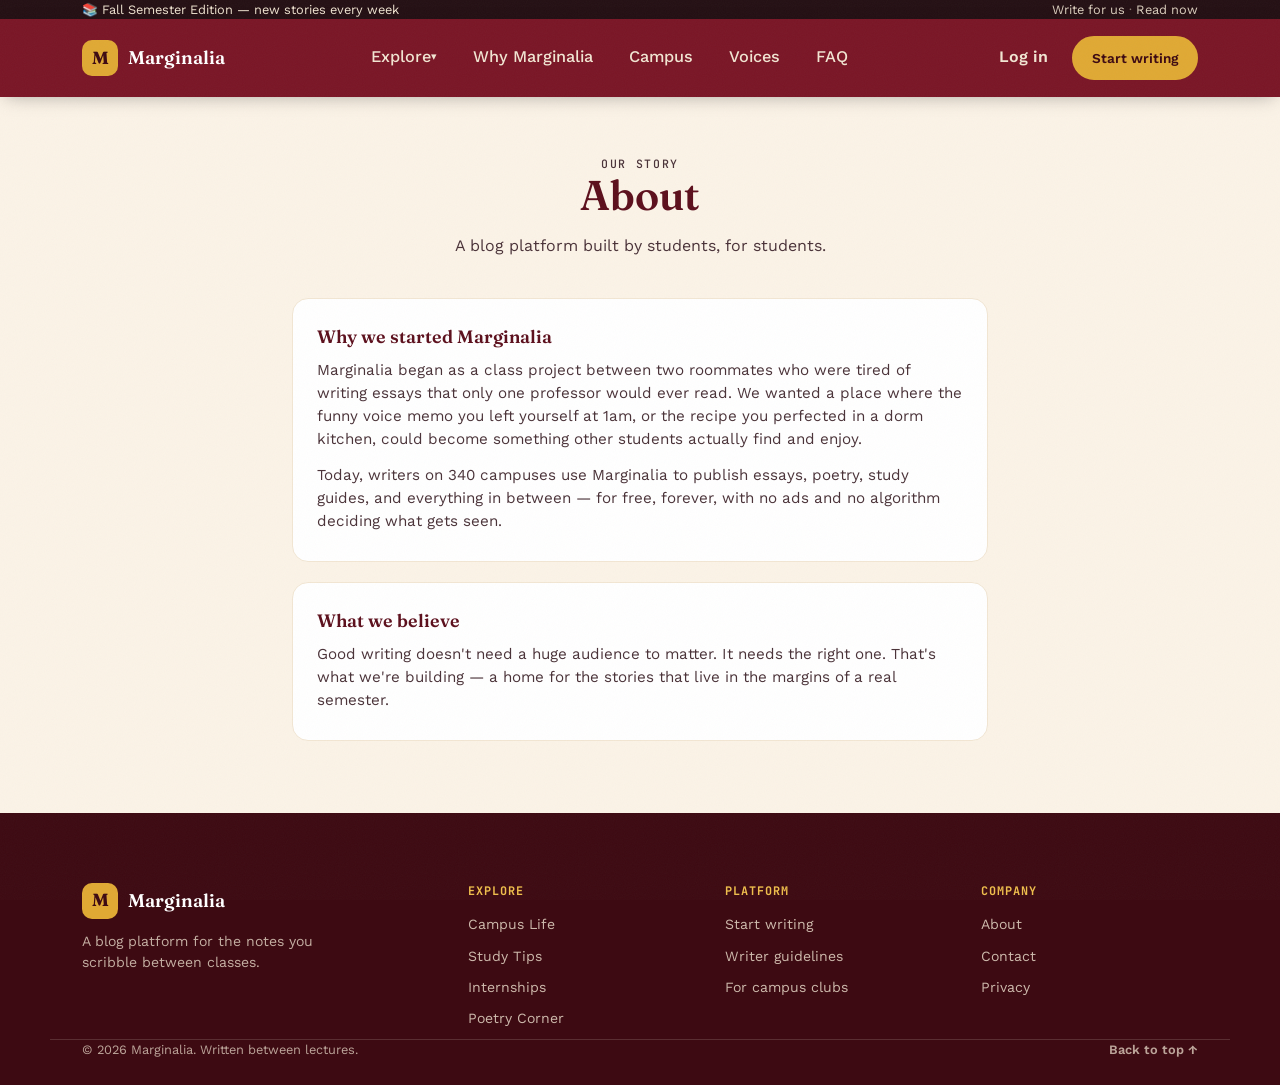
==== about.html @ bec51637 "Initial commit: Marginalia landing page" ====
<!DOCTYPE html>
<html lang="en">
<head>
<meta charset="UTF-8">
<meta name="viewport" content="width=device-width, initial-scale=1.0">
<title>About — Marginalia</title>
<link rel="preconnect" href="https://fonts.googleapis.com">
<link rel="preconnect" href="https://fonts.gstatic.com" crossorigin>
<link href="https://fonts.googleapis.com/css2?family=Fraunces:ital,opsz,wght@0,9..144,300;0,9..144,500;0,9..144,600;0,9..144,700;1,9..144,500&family=Work+Sans:wght@400;500;600;700&family=JetBrains+Mono:wght@400;500&display=swap" rel="stylesheet">
<link rel="stylesheet" href="styles.css">
</head>
<body>

<div class="topbar">
  <div class="wrap topbar__inner">
    <span>📚 Fall Semester Edition — new stories every week</span>
    <span class="topbar__links"><a href="index.html#join">Write for us</a><span class="dot">·</span><a href="index.html#stories">Read now</a></span>
  </div>
</div>

<header class="masthead" id="top">
  <div class="wrap masthead__inner">
    <a href="index.html" class="logo">
      <span class="logo__mark">M</span>
      <span class="logo__text">Marginalia</span>
    </a>

    <input type="checkbox" class="nav-check" id="navCheck">
    <label class="nav__toggle" for="navCheck" aria-label="Open menu">
      <span></span><span></span><span></span>
    </label>

    <nav class="nav" id="primaryNav" aria-label="Primary">
      <div class="nav__dropdown">
        <input type="checkbox" class="explore-check" id="exploreCheck">
        <label class="nav__dropdown-btn" for="exploreCheck">Explore <span class="caret">&#9662;</span></label>
        <div class="nav__dropdown-menu" id="exploreMenu">
          <a href="campus-life.html">Campus Life</a>
          <a href="study-tips.html">Study Tips</a>
          <a href="internships.html">Internships</a>
          <a href="poetry-corner.html">Poetry Corner</a>
        </div>
      </div>
      <a href="index.html#why">Why Marginalia</a>
      <a href="index.html#gallery">Campus</a>
      <a href="index.html#voices">Voices</a>
      <a href="index.html#faq">FAQ</a>
      <div class="nav__actions-mobile">
        <a href="login.html" class="link-btn">Log in</a>
        <a href="signup.html" class="btn btn--small">Start writing</a>
      </div>
    </nav>
    <label class="nav-scrim" for="navCheck" aria-hidden="true"></label>

    <div class="masthead__actions">
      <a href="login.html" class="link-btn">Log in</a>
      <a href="signup.html" class="btn btn--small">Start writing</a>
    </div>
  </div>
</header>

<section class="page-header">
  <div class="wrap">
    <p class="eyebrow">Our story</p>
    <h1>About</h1>
    <p>A blog platform built by students, for students.</p>
  </div>
</section>

<section class="category-page">
  <div class="wrap" style="max-width:760px;">
    <div class="why__card" style="background:var(--white); border:1px solid var(--cream-dark); margin-bottom:20px;">
      <h3 style="color:var(--maroon-800); margin-bottom:12px;">Why we started Marginalia</h3>
      <p style="color:var(--ink-soft); font-size:0.95rem; margin-bottom:14px;">Marginalia began as a class project between two roommates who were tired of writing essays that only one professor would ever read. We wanted a place where the funny voice memo you left yourself at 1am, or the recipe you perfected in a dorm kitchen, could become something other students actually find and enjoy.</p>
      <p style="color:var(--ink-soft); font-size:0.95rem;">Today, writers on 340 campuses use Marginalia to publish essays, poetry, study guides, and everything in between — for free, forever, with no ads and no algorithm deciding what gets seen.</p>
    </div>
    <div class="why__card" style="background:var(--white); border:1px solid var(--cream-dark);">
      <h3 style="color:var(--maroon-800); margin-bottom:12px;">What we believe</h3>
      <p style="color:var(--ink-soft); font-size:0.95rem;">Good writing doesn't need a huge audience to matter. It needs the right one. That's what we're building — a home for the stories that live in the margins of a real semester.</p>
    </div>
  </div>
</section>

<footer class="footer">
  <div class="wrap footer__inner">
    <div class="footer__brand">
      <a href="index.html" class="logo logo--footer">
        <span class="logo__mark">M</span>
        <span class="logo__text">Marginalia</span>
      </a>
      <p>A blog platform for the notes you scribble between classes.</p>
    </div>
    <div class="footer__col">
      <h4>Explore</h4>
      <a href="campus-life.html">Campus Life</a>
      <a href="study-tips.html">Study Tips</a>
      <a href="internships.html">Internships</a>
      <a href="poetry-corner.html">Poetry Corner</a>
    </div>
    <div class="footer__col">
      <h4>Platform</h4>
      <a href="signup.html">Start writing</a>
      <a href="#">Writer guidelines</a>
      <a href="#">For campus clubs</a>
    </div>
    <div class="footer__col">
      <h4>Company</h4>
      <a href="about.html">About</a>
      <a href="contact.html">Contact</a>
      <a href="privacy.html">Privacy</a>
    </div>
  </div>
  <div class="wrap footer__bottom">
    <p>© 2026 Marginalia. Written between lectures.</p>
    <a href="#top" class="back-to-top">Back to top &#8593;</a>
  </div>
</footer>

</body>
</html>
---- styles.css ----
/* ==========================================================================
   MARGINALIA — Student Blog Platform
   Mobile-first stylesheet. Base rules = mobile. Then layer up for
   tablet (min-width: 700px) and desktop (min-width: 980px).
   Palette: maroon + gold + cream + white, only
   ========================================================================== */

:root {
  /* Color tokens */
  --maroon-900: #3d0a12;
  --maroon-800: #5c0f1c;
  --maroon-700: #7a1626;
  --maroon-600: #8f1b2e;
  --maroon-500: #a8283b;
  --gold-600: #c8901f;
  --gold-500: #e0a934;
  --gold-400: #f0bf4c;
  --cream: #fbf3e7;
  --cream-dark: #f2e6d3;
  --ink: #241014;
  --ink-soft: #4a3238; /* darkened slightly from original for better contrast on cream */
  --white: #ffffff;

  /* Type */
  --font-display: "Fraunces", Georgia, serif;
  --font-body: "Work Sans", -apple-system, sans-serif;
  --font-mono: "JetBrains Mono", monospace;

  /* Layout */
  --wrap: 1180px;
  --radius-sm: 8px;
  --radius-md: 16px;
  --radius-lg: 28px;
  --shadow-card: 0 10px 30px -12px rgba(61, 10, 18, 0.35);
  --shadow-float: 0 18px 40px -14px rgba(61, 10, 18, 0.5);
  --transition: 220ms cubic-bezier(.4,0,.2,1);
}

/* ============ RESET ============ */
* { margin: 0; padding: 0; box-sizing: border-box; }

html { scroll-behavior: smooth; }

body {
  font-family: var(--font-body);
  color: var(--ink);
  background: var(--cream);
  line-height: 1.5;
  -webkit-font-smoothing: antialiased;
  position: relative;
}

/* faint paper grain across the whole page */
body::before {
  content: "";
  position: fixed;
  inset: 0;
  z-index: 9999;
  pointer-events: none;
  opacity: 0.035;
  background-image: url("data:image/svg+xml,%3Csvg xmlns='http://www.w3.org/2000/svg' width='120' height='120'%3E%3Cfilter id='n'%3E%3CfeTurbulence type='fractalNoise' baseFrequency='0.9' numOctaves='2' stitchTiles='stitch'/%3E%3C/filter%3E%3Crect width='100%25' height='100%25' filter='url(%23n)'/%3E%3C/svg%3E");
}

img { max-width: 100%; display: block; }
a { color: inherit; text-decoration: none; }
ul { list-style: none; }

.wrap {
  max-width: var(--wrap);
  margin: 0 auto;
  padding: 0 20px;
}

h1, h2, h3 { font-family: var(--font-display); font-weight: 600; line-height: 1.14; }

.mono { font-family: var(--font-mono); font-size: 0.82rem; letter-spacing: 0.02em; }

.dot { opacity: 0.5; margin: 0 4px; }

/* ============ FOCUS STATES (accessibility) ============ */
a:focus-visible, button:focus-visible, input:focus-visible, summary:focus-visible, label:focus-visible {
  outline: 3px solid var(--gold-500);
  outline-offset: 3px;
}

/* ============ BUTTONS ============ */
.btn {
  display: inline-flex;
  align-items: center;
  gap: 8px;
  padding: 13px 24px;
  border-radius: 999px;
  background: var(--maroon-700);
  color: var(--white);
  font-weight: 600;
  font-size: 0.92rem;
  border: 2px solid var(--maroon-700);
  cursor: pointer;
  transition: transform var(--transition), box-shadow var(--transition), background var(--transition);
}
.btn:hover { background: var(--maroon-600); transform: translateY(-2px); box-shadow: var(--shadow-card); }
.btn--small { padding: 10px 18px; font-size: 0.85rem; }
.btn--ghost { background: transparent; color: var(--maroon-700); border-color: var(--maroon-700); }
.btn--ghost:hover { background: var(--maroon-700); color: var(--white); }
.btn--dark { background: var(--ink); border-color: var(--ink); color: var(--gold-400); }
.btn--dark:hover { background: #000; }
.btn--full { width: 100%; justify-content: center; }

.link-btn {
  font-weight: 600;
  padding: 10px 6px;
  border-bottom: 2px solid transparent;
  transition: border-color var(--transition);
}
.link-btn:hover { border-color: var(--maroon-700); }

/* ============ EYEBROW / LABELS ============ */
.eyebrow {
  font-family: var(--font-mono);
  text-transform: uppercase;
  letter-spacing: 0.14em;
  font-size: 0.72rem;
  color: var(--maroon-600);
  font-weight: 500;
  margin-bottom: 10px;
}
.eyebrow--light { color: var(--gold-400); }
.eyebrow--dark { color: var(--maroon-800); }

/* ============ SIGNATURE UNDERLINE ============ */
.underline-wrap { position: relative; display: inline-block; color: var(--maroon-700); }
.squiggle {
  position: absolute;
  left: 0; bottom: -6px;
  width: 100%; height: 14px;
  fill: none;
  stroke: var(--gold-500);
  stroke-width: 5;
  stroke-linecap: round;
}
.squiggle--center { position: static; display: block; width: 180px; height: 14px; margin: 14px auto 0; }
.section-head--center .squiggle--center { margin-left: auto; margin-right: auto; }

/* ============ TOPBAR ============ */
.topbar { background: var(--ink); color: var(--cream-dark); font-size: 0.72rem; }
.topbar__inner {
  display: flex; flex-direction: column; gap: 4px;
  padding: 8px 20px;
}
.topbar__links a { opacity: 0.9; transition: opacity var(--transition); }
.topbar__links a:hover { opacity: 1; color: var(--gold-400); }

/* ============ MASTHEAD / NAV (mobile base) ============ */
.masthead {
  background: var(--maroon-700);
  position: sticky; top: 0; z-index: 50;
  box-shadow: 0 4px 18px -6px rgba(0,0,0,0.35);
}
.masthead__inner {
  display: flex; align-items: center; justify-content: space-between;
  padding: 14px 20px;
  position: relative;
}
.logo { display: flex; align-items: center; gap: 10px; }
.logo__mark {
  width: 36px; height: 36px;
  display: flex; align-items: center; justify-content: center;
  background: var(--gold-500);
  color: var(--maroon-900);
  font-family: var(--font-display);
  font-weight: 700;
  border-radius: 10px;
  font-size: 1.1rem;
}
.logo__text { font-family: var(--font-display); font-weight: 600; font-size: 1.15rem; color: var(--white); }

/* Hamburger toggle & mobile dropdown — pure CSS, driven by hidden checkboxes.
   .nav-check and .explore-check are <input type="checkbox"> elements placed
   right before the element they control, so the "~" sibling selector can
   react to :checked without any JavaScript. */
.nav-check, .explore-check { display: none; }

.nav__toggle {
  display: flex;
  flex-direction: column;
  justify-content: center;
  gap: 5px;
  width: 40px; height: 40px;
  cursor: pointer;
  padding: 8px;
}
.nav__toggle span {
  display: block;
  width: 100%; height: 2px;
  background: var(--cream);
  border-radius: 2px;
  transition: transform var(--transition), opacity var(--transition);
}
.nav-check:checked ~ .nav__toggle span:nth-child(1) { transform: translateY(7px) rotate(45deg); }
.nav-check:checked ~ .nav__toggle span:nth-child(2) { opacity: 0; }
.nav-check:checked ~ .nav__toggle span:nth-child(3) { transform: translateY(-7px) rotate(-45deg); }

/* Mobile nav panel: hidden off-canvas by default, slides in as a full-width drawer */
.nav {
  position: fixed;
  top: 0; right: 0;
  width: min(84vw, 340px);
  height: 100vh;
  background: var(--maroon-800);
  display: flex;
  flex-direction: column;
  gap: 4px;
  padding: 90px 24px 32px;
  transform: translateX(100%);
  transition: transform var(--transition);
  z-index: 40;
  overflow-y: auto;
}
.nav-check:checked ~ .nav { transform: translateX(0); }

/* Full-screen scrim behind the drawer — also a label for the same checkbox,
   so tapping outside the menu closes it without any script. */
.nav-scrim {
  display: none;
  position: fixed; inset: 0;
  background: rgba(36,16,20,0.4);
  z-index: 35;
}
.nav-check:checked ~ .nav-scrim { display: block; }

.nav > a, .nav__dropdown-btn {
  color: var(--cream-dark);
  font-weight: 500; font-size: 1.02rem;
  padding: 12px 4px;
  border-bottom: 1px solid rgba(251,243,231,0.12);
  transition: color var(--transition);
  background: none; border-left: none; border-right: none; border-top: none;
  text-align: left;
  width: 100%;
  display: flex; align-items: center; justify-content: space-between;
  font-family: var(--font-body);
  cursor: pointer;
}
.nav > a:hover, .nav__dropdown-btn:hover { color: var(--white); }

.nav__dropdown { display: flex; flex-direction: column; }
.caret { font-size: 0.7rem; transition: transform var(--transition); }
.explore-check:checked ~ .nav__dropdown-btn .caret { transform: rotate(180deg); }

.nav__dropdown-menu {
  max-height: 0;
  overflow: hidden;
  transition: max-height var(--transition);
}
.explore-check:checked ~ .nav__dropdown-menu { max-height: 240px; }
.nav__dropdown-menu a {
  display: block; padding: 11px 10px 11px 18px;
  color: var(--cream-dark); font-size: 0.94rem;
  border-bottom: 1px solid rgba(251,243,231,0.08);
  transition: color var(--transition);
}
.nav__dropdown-menu a:hover { color: var(--gold-400); }

.nav__actions-mobile {
  display: flex; flex-direction: column; gap: 12px;
  margin-top: 20px;
  padding-top: 20px;
  border-top: 1px solid rgba(251,243,231,0.15);
}
.nav__actions-mobile .link-btn { color: var(--cream-dark); text-align: center; }
.nav__actions-mobile .btn { justify-content: center; background: var(--gold-500); color: var(--maroon-900); border-color: var(--gold-500); }

/* Desktop-only action buttons in the masthead — hidden on mobile, shown at desktop breakpoint */
.masthead__actions { display: none; }

/* ============ HERO ============ */
.hero {
  background:
    linear-gradient(180deg, rgba(58,10,18,0.92) 0%, rgba(74,13,22,0.7) 45%, rgba(61,10,18,0.6) 100%),
    url('https://images.unsplash.com/photo-1576485976138-6c3cff620ae8?auto=format&fit=crop&w=1800&q=80') center/cover no-repeat;
  padding: 52px 0 64px;
  position: relative;
  overflow: hidden;
}
.hero::before {
  content: "";
  position: absolute; inset: 0;
  background-image: radial-gradient(circle, rgba(240,191,76,0.16) 1.5px, transparent 1.5px);
  background-size: 26px 26px;
  opacity: 0.4;
  pointer-events: none;
}
.hero__inner {
  display: flex;
  flex-direction: column;
  gap: 40px;
  position: relative;
}
.hero__copy .eyebrow { color: var(--gold-400); }
.hero__title {
  font-size: clamp(2rem, 8vw, 2.6rem);
  color: var(--white);
  margin-bottom: 18px;
}
.hero__title .underline-wrap { color: var(--gold-400); }
.hero__sub {
  color: var(--cream-dark);
  font-size: 1rem;
  max-width: 46ch;
  margin-bottom: 28px;
}
.hero__ctas { display: flex; flex-direction: column; gap: 12px; margin-bottom: 8px; }
.hero__ctas .btn { justify-content: center; }
.hero__ctas .btn--ghost { color: var(--cream-dark); border-color: rgba(251,243,231,0.4); }
.hero__ctas .btn--ghost:hover { background: rgba(251,243,231,0.12); color: var(--white); border-color: var(--gold-400); }

.hero__visual { position: relative; }
.photo-card {
  border-radius: var(--radius-lg);
  background-size: cover;
  background-position: center;
  background-color: var(--maroon-800);
  box-shadow: var(--shadow-float);
  border: 1px solid rgba(240,191,76,0.25);
}
.photo-card--main { height: auto; min-height: 260px; padding: 20px; display: flex; flex-direction: column; justify-content: flex-end; gap: 10px; }

.hero__credit { display: none; }

.badge {
  position: static;
  display: inline-flex; flex-direction: column;
  background: var(--white);
  border-radius: var(--radius-sm);
  padding: 10px 14px;
  box-shadow: var(--shadow-card);
  font-size: 0.75rem;
  color: var(--ink-soft);
  margin-bottom: 0;
}
.badge strong { font-family: var(--font-display); font-size: 1.2rem; color: var(--maroon-700); }
.badge--pop1 { background: var(--gold-500); color: var(--maroon-900); }
.badge--pop1 strong { color: var(--maroon-900); }

@keyframes float {
  0%, 100% { transform: translateY(0); }
  50% { transform: translateY(-10px); }
}

/* ============ TICKER (marquee) ============ */
.ticker {
  background: var(--gold-500);
  overflow: hidden;
  padding: 11px 0;
  white-space: nowrap;
  border-top: 3px solid var(--maroon-900);
  border-bottom: 3px solid var(--maroon-900);
}
.ticker__track {
  display: inline-flex;
  gap: 20px;
  animation: scroll-left 26s linear infinite;
}
.ticker__track span {
  font-family: var(--font-mono);
  font-weight: 500;
  font-size: 0.78rem;
  color: var(--maroon-900);
  text-transform: uppercase;
  letter-spacing: 0.04em;
}
@keyframes scroll-left {
  from { transform: translateX(0); }
  to { transform: translateX(-50%); }
}
@media (prefers-reduced-motion: reduce) {
  .ticker__track, .badge { animation: none; }
}

/* ============ STATS BAND ============ */
.stats-band { background: var(--ink); padding: 36px 0; }
.stats-band__inner {
  display: grid;
  grid-template-columns: repeat(2, 1fr);
  gap: 24px;
  text-align: center;
}
.stat { display: flex; flex-direction: column; gap: 4px; }
.stat__num { font-family: var(--font-display); font-size: 1.9rem; font-weight: 600; color: var(--gold-400); }
.stat__num small { font-size: 1rem; opacity: 0.7; }
.stat__label { font-family: var(--font-mono); font-size: 0.7rem; text-transform: uppercase; letter-spacing: 0.08em; color: var(--cream-dark); }

/* ============ SECTION HEAD ============ */
.section-head { margin-bottom: 32px; }
.section-head--center { text-align: center; }
.section-head h2 { font-size: clamp(1.5rem, 6vw, 1.9rem); color: var(--ink); }
.section-head--light h2 { color: var(--white); }

/* ============ STORIES / CARDS ============ */
.stories { padding: 56px 0; }
.stories__grid {
  display: grid;
  grid-template-columns: 1fr;
  gap: 22px;
}
.card {
  background: var(--white);
  border-radius: var(--radius-md);
  overflow: hidden;
  box-shadow: var(--shadow-card);
  border-top: 3px solid transparent;
  transition: transform var(--transition), box-shadow var(--transition), border-color var(--transition);
  display: flex; flex-direction: column;
}
.card:hover { transform: translateY(-6px); box-shadow: var(--shadow-float); border-top-color: var(--gold-500); }
.card--feature { flex-direction: column; }
.card--feature .card__image { min-height: 200px; }
.card--feature .card__body { padding: 26px; }
.card--feature h3 { font-size: 1.3rem; }

.card__image {
  height: 180px;
  background-size: cover;
  background-position: center;
  position: relative;
}
.category {
  position: absolute; top: 14px; left: 14px;
  background: var(--maroon-700);
  color: var(--white);
  font-family: var(--font-mono);
  font-size: 0.68rem;
  text-transform: uppercase;
  letter-spacing: 0.06em;
  padding: 6px 12px;
  border-radius: 999px;
}
.category--gold { background: var(--gold-500); color: var(--maroon-900); }
.category--cream { background: var(--cream); color: var(--maroon-800); border: 1px solid var(--maroon-700); }

.card__body { padding: 20px; }
.card__body h3 { font-size: 1.08rem; margin-bottom: 10px; color: var(--ink); }
.card__body p { color: var(--ink-soft); font-size: 0.9rem; margin-bottom: 16px; }

.byline { display: flex; align-items: center; gap: 8px; font-size: 0.82rem; color: var(--ink-soft); flex-wrap: wrap; }
.byline__avatar {
  width: 26px; height: 26px; border-radius: 50%;
  background: var(--maroon-700);
  color: var(--cream);
  display: flex; align-items: center; justify-content: center;
  font-family: var(--font-display);
  font-weight: 600;
  font-size: 0.72rem;
  flex-shrink: 0;
}
.byline__avatar--gold { background: var(--gold-500); color: var(--maroon-900); }
.byline__avatar--lg { width: 52px; height: 52px; font-size: 1.2rem; }

.stories__more { text-align: center; margin-top: 36px; }

/* ============ WHY SECTION ============ */
.why {
  background:
    linear-gradient(160deg, rgba(74,13,22,0.85), rgba(58,10,20,0.92)),
    url('https://images.unsplash.com/photo-1676278746065-487aa8848410?auto=format&fit=crop&w=1800&q=80') center/cover no-repeat;
  padding: 56px 0;
  position: relative;
}
.why__grid {
  display: grid;
  grid-template-columns: 1fr;
  gap: 20px;
}
.why__card {
  background: rgba(251,243,231,0.06);
  border: 1px solid rgba(240,191,76,0.25);
  border-radius: var(--radius-md);
  padding: 28px 24px;
  transition: transform var(--transition), background var(--transition);
}
.why__card:hover { transform: translateY(-6px); background: rgba(251,243,231,0.1); }
.why__icon {
  width: 44px; height: 44px;
  display: flex; align-items: center; justify-content: center;
  background: var(--gold-500);
  color: var(--maroon-900);
  border-radius: 50%;
  font-size: 1.2rem;
  margin-bottom: 18px;
}
.why__card h3 { color: var(--white); font-size: 1.12rem; margin-bottom: 10px; }
.why__card p { color: var(--cream-dark); font-size: 0.9rem; }

/* ============ GALLERY / CSS-ONLY CAROUSEL ============ */
.gallery { padding: 56px 0 0; }
.gallery .wrap { margin-bottom: 0; }
.carousel { position: relative; overflow: hidden; }
.carousel__radio { display: none; }
.carousel__track {
  display: flex;
  width: 300%;
  transition: transform 600ms cubic-bezier(.65,0,.35,1);
}
.carousel__slide {
  width: 33.3333%;
  height: 300px;
  background-size: cover;
  background-position: center;
  display: flex; align-items: flex-end;
  position: relative;
}
.carousel__slide::after {
  content: "";
  position: absolute; inset: 0;
  background: linear-gradient(0deg, rgba(61,10,18,0.75), transparent 55%);
}
.carousel__caption { position: relative; padding-bottom: 30px; }
.carousel__caption h3 { color: var(--white); font-size: 1.3rem; max-width: 20ch; }

#slide1:checked ~ .carousel__track { transform: translateX(0%); }
#slide2:checked ~ .carousel__track { transform: translateX(-33.3333%); }
#slide3:checked ~ .carousel__track { transform: translateX(-66.6666%); }

.carousel__dots {
  position: absolute; bottom: 16px; left: 50%; transform: translateX(-50%);
  display: flex; gap: 10px; z-index: 5;
}
.carousel__dot {
  width: 9px; height: 9px; border-radius: 50%;
  background: rgba(255,255,255,0.5);
  cursor: pointer;
  transition: background var(--transition), transform var(--transition);
  display: block;
}
.carousel__dot:hover { background: rgba(255,255,255,0.8); }
#slide1:checked ~ .carousel__dots label[for="slide1"],
#slide2:checked ~ .carousel__dots label[for="slide2"],
#slide3:checked ~ .carousel__dots label[for="slide3"] {
  background: var(--gold-500); transform: scale(1.3);
}

/* ============ QUOTE ============ */
.quote-section { background: var(--cream-dark); padding: 60px 0; }
.quote-section__inner { max-width: 760px; margin: 0 auto; text-align: center; }
.quote-mark { font-family: var(--font-display); font-size: 3.2rem; color: var(--gold-600); line-height: 0.5; display: block; margin-bottom: 18px; }
.quote-text {
  font-family: var(--font-display);
  font-size: clamp(1.15rem, 5vw, 1.5rem);
  font-style: italic;
  color: var(--maroon-800);
  margin-bottom: 26px;
}
.quote-attrib { display: flex; align-items: center; justify-content: center; gap: 14px; }
.quote-name { font-weight: 600; }
.quote-role { color: var(--ink-soft); }

/* ============ FAQ ============ */
.faq { padding: 56px 0; }
.faq__list { display: flex; flex-direction: column; gap: 12px; max-width: 780px; margin: 0 auto; }
.faq__item {
  background: var(--white);
  border: 1px solid var(--cream-dark);
  border-radius: var(--radius-sm);
  padding: 16px 18px;
}
.faq__item summary {
  cursor: pointer;
  font-weight: 600;
  font-size: 0.96rem;
  list-style: none;
  display: flex; align-items: center; justify-content: space-between;
  gap: 12px;
}
.faq__item summary::-webkit-details-marker { display: none; }
.faq__item summary::after {
  content: "+";
  font-size: 1.3rem;
  color: var(--maroon-700);
  transition: transform var(--transition);
  margin-left: 12px;
  flex-shrink: 0;
}
.faq__item[open] summary::after { transform: rotate(45deg); }
.faq__item p { margin-top: 12px; color: var(--ink-soft); font-size: 0.92rem; }

/* ============ CTA ============ */
.cta { background: var(--gold-500); padding: 48px 0; }
.cta__inner {
  display: flex; flex-direction: column; gap: 28px;
}
.cta h2 { color: var(--maroon-900); font-size: clamp(1.5rem, 6vw, 1.9rem); margin-bottom: 8px; }
.cta__sub { color: var(--maroon-800); max-width: 42ch; }
.cta__form { display: flex; flex-direction: column; gap: 10px; }
.cta__form input {
  padding: 14px 18px;
  border-radius: 999px;
  border: 2px solid var(--maroon-900);
  font-family: var(--font-body);
  font-size: 0.95rem;
  width: 100%;
  background: var(--white);
}
.cta__form input:focus { outline: none; border-color: var(--maroon-700); box-shadow: 0 0 0 3px rgba(61,10,18,0.15); }

/* ============ FOOTER ============ */
.footer { background: var(--maroon-900); color: var(--cream-dark); padding: 48px 0 24px; }
.footer__inner {
  display: grid;
  grid-template-columns: 1fr 1fr;
  gap: 32px;
  padding-bottom: 36px;
  border-bottom: 1px solid rgba(251,243,231,0.15);
}
.footer__brand { grid-column: 1 / -1; }
.footer__brand p { margin-top: 12px; font-size: 0.88rem; opacity: 0.75; max-width: 32ch; }
.logo--footer .logo__text { color: var(--white); }
.footer__col h4 { font-family: var(--font-mono); font-size: 0.74rem; text-transform: uppercase; letter-spacing: 0.08em; color: var(--gold-400); margin-bottom: 14px; }
.footer__col a { display: block; font-size: 0.88rem; opacity: 0.8; margin-bottom: 10px; transition: opacity var(--transition), color var(--transition); }
.footer__col a:hover { opacity: 1; color: var(--gold-400); }
.footer__bottom {
  display: flex; flex-direction: column; gap: 10px; align-items: flex-start;
  padding-top: 22px; font-size: 0.8rem; opacity: 0.7;
}
.back-to-top { font-weight: 600; opacity: 1; }
.back-to-top:hover { color: var(--gold-400); }

/* ============ SIMPLE PAGE HEADER (login / category pages) ============ */
.page-header { padding: 44px 0 20px; text-align: center; }
.page-header .eyebrow { justify-content: center; display: block; }
.page-header h1 { font-size: clamp(1.8rem, 7vw, 2.6rem); color: var(--maroon-800); }
.page-header p { color: var(--ink-soft); max-width: 52ch; margin: 14px auto 0; }

/* Login page */
.auth {
  padding: 20px 0 72px;
}
.auth__card {
  max-width: 440px;
  margin: 0 auto;
  background: var(--white);
  border-radius: var(--radius-lg);
  box-shadow: var(--shadow-card);
  padding: 32px 24px;
  border-top: 4px solid var(--gold-500);
}
.auth__field { margin-bottom: 18px; }
.auth__field label {
  display: block;
  font-family: var(--font-mono);
  font-size: 0.72rem;
  text-transform: uppercase;
  letter-spacing: 0.08em;
  color: var(--maroon-700);
  margin-bottom: 8px;
}
.auth__field input {
  width: 100%;
  padding: 13px 16px;
  border-radius: var(--radius-sm);
  border: 2px solid var(--cream-dark);
  font-family: var(--font-body);
  font-size: 0.95rem;
  background: var(--cream);
  transition: border-color var(--transition);
}
.auth__field input:focus { outline: none; border-color: var(--gold-500); background: var(--white); }
.auth__row { display: flex; align-items: center; justify-content: space-between; margin-bottom: 22px; font-size: 0.85rem; }
.auth__row a { color: var(--maroon-700); font-weight: 600; }
.auth__row a:hover { text-decoration: underline; }
.auth__check { display: flex; align-items: center; gap: 8px; color: var(--ink-soft); }
.auth__divider { display: flex; align-items: center; gap: 12px; margin: 22px 0; color: var(--ink-soft); font-size: 0.82rem; }
.auth__divider::before, .auth__divider::after { content: ""; flex: 1; height: 1px; background: var(--cream-dark); }
.auth__foot { text-align: center; margin-top: 20px; font-size: 0.9rem; color: var(--ink-soft); }
.auth__foot a { color: var(--maroon-700); font-weight: 600; }
.auth__foot a:hover { text-decoration: underline; }

/* Category listing pages reuse .stories styles */
.category-page { padding: 20px 0 72px; }

/* ==========================================================================
   TABLET — min-width: 700px
   ========================================================================== */
@media (min-width: 700px) {
  .wrap { padding: 0 32px; }

  .topbar__inner { flex-direction: row; justify-content: space-between; align-items: center; font-size: 0.8rem; }

  .stories__grid { grid-template-columns: repeat(2, 1fr); }
  .card--feature { grid-column: span 2; }

  .why__grid { grid-template-columns: repeat(2, 1fr); }

  .stats-band__inner { grid-template-columns: repeat(4, 1fr); }

  .hero__ctas { flex-direction: row; }
  .hero__ctas .btn { justify-content: flex-start; }

  .cta__inner { flex-direction: row; align-items: center; justify-content: space-between; }
  .cta__form { flex-direction: row; }
  .cta__form input { min-width: 260px; width: auto; }

  .footer__inner { grid-template-columns: 1.4fr 1fr 1fr; }
  .footer__brand { grid-column: auto; }
  .footer__bottom { flex-direction: row; justify-content: space-between; align-items: center; }

  .badge { display: inline-flex; }

  .carousel__slide { height: 380px; }
}

/* ==========================================================================
   DESKTOP — min-width: 980px
   ========================================================================== */
@media (min-width: 980px) {
  .masthead__inner { padding: 16px 32px; }

  /* Hamburger hidden, horizontal nav restored */
  .nav__toggle { display: none; }

  .nav {
    position: static;
    width: auto; height: auto;
    background: transparent;
    flex-direction: row;
    align-items: center;
    gap: 32px;
    padding: 0;
    transform: none;
    overflow: visible;
  }
  .nav > a, .nav__dropdown-btn {
    border-bottom: none;
    padding: 6px 2px;
    width: auto;
    color: var(--cream-dark);
    border-bottom: 2px solid transparent;
  }
  .nav > a:hover, .nav__dropdown-btn:hover { color: var(--white); border-color: var(--gold-500); }

  .nav__dropdown { position: relative; }
  .nav__dropdown-menu {
    position: absolute; top: 100%; left: 0;
    max-height: none;
    background: var(--white);
    border-radius: var(--radius-sm);
    box-shadow: var(--shadow-float);
    min-width: 190px;
    padding: 8px;
    opacity: 0; visibility: hidden; transform: translateY(6px);
    transition: opacity var(--transition), transform var(--transition), visibility var(--transition);
  }
  .nav__dropdown:hover .nav__dropdown-menu,
  .explore-check:checked ~ .nav__dropdown-menu {
    opacity: 1; visibility: visible; transform: translateY(10px);
  }
  .nav__dropdown-menu a {
    padding: 9px 12px; border-radius: 6px;
    color: var(--ink); font-size: 0.9rem;
    border-bottom: none;
  }
  .nav__dropdown-menu a:hover { background: var(--cream-dark); color: var(--maroon-700); }

  .nav__actions-mobile { display: none; }
  .nav-scrim { display: none !important; }

  .masthead__actions { display: flex; align-items: center; gap: 18px; }
  .masthead__actions .link-btn { color: var(--cream-dark); }
  .masthead__actions .link-btn:hover { border-color: var(--gold-500); color: var(--white); }
  .masthead__actions .btn { background: var(--gold-500); color: var(--maroon-900); border-color: var(--gold-500); }
  .masthead__actions .btn:hover { background: var(--gold-400); }

  /* Hero side-by-side */
  .hero { padding: 88px 0 110px; }
  .hero__inner { flex-direction: row; align-items: center; gap: 64px; }
  .hero__copy { flex: 1.05; }
  .hero__visual { flex: 0.95; position: relative; }
  .hero__title { font-size: clamp(2.4rem, 4.2vw, 3.6rem); }
  .hero__sub { font-size: 1.08rem; }
  .hero__credit { display: block; position: absolute; right: 28px; bottom: 18px; font-family: var(--font-mono); font-size: 0.72rem; letter-spacing: 0.06em; color: rgba(251,243,231,0.6); }

  .photo-card--main { height: 460px; padding: 0; }
  .badge {
    position: absolute;
    animation: float 5s ease-in-out infinite;
    margin-bottom: 0;
  }
  .badge--pop1 { top: 24px; left: -18px; animation-delay: 0s; }
  .badge--pop2 { top: 190px; right: -22px; animation-delay: 0.6s; }
  .badge--pop3 { bottom: 24px; left: 20px; animation-delay: 1.2s; }

  .section-head h2 { font-size: clamp(1.8rem, 3vw, 2.4rem); }

  .stories { padding: 96px 0; }
  .stories__grid { grid-template-columns: repeat(3, 1fr); gap: 26px; }
  .card--feature { grid-column: span 3; flex-direction: row; }
  .card--feature .card__image { flex: 1 1 55%; min-height: 320px; }
  .card--feature .card__body { flex: 1 1 45%; display: flex; flex-direction: column; justify-content: center; padding: 40px; }
  .card--feature h3 { font-size: 1.6rem; }

  .why { padding: 96px 0; }
  .why__grid { grid-template-columns: repeat(3, 1fr); gap: 26px; }

  .gallery { padding: 96px 0 0; }
  .carousel__slide { height: 460px; }
  .carousel__caption { padding-bottom: 46px; }
  .carousel__caption h3 { font-size: 1.7rem; }

  .quote-section { padding: 100px 0; }

  .faq { padding: 96px 0; }

  .cta { padding: 80px 0; }

  .footer { padding: 70px 0 26px; }
  .footer__inner { grid-template-columns: 1.6fr 1fr 1fr 1fr; gap: 40px; }

  .auth__card { padding: 44px 40px; }
}
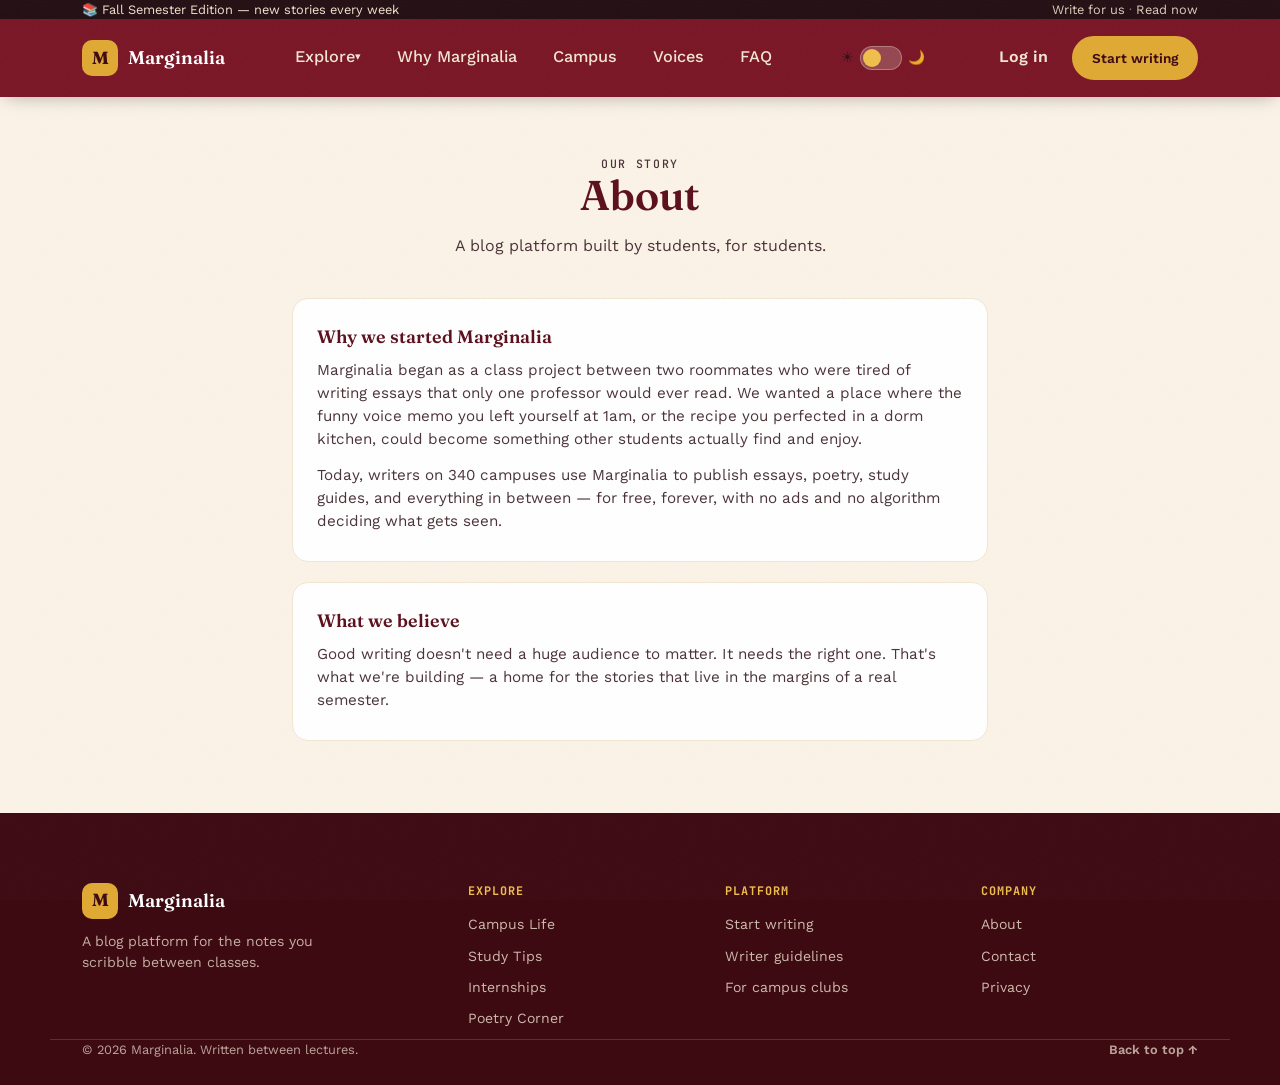
==== commit 90499940: "Updated Marginalia website" ====
--- a/about.html
+++ b/about.html
@@ -24,6 +24,13 @@
       <span class="logo__mark">M</span>
       <span class="logo__text">Marginalia</span>
     </a>
+
+    <label class="theme-switch" aria-label="Toggle dark mode">
+      <input type="checkbox" class="theme-check">
+      <span class="theme-switch__icon">&#9728;</span>
+      <span class="theme-switch__track"><span class="theme-switch__thumb"></span></span>
+      <span class="theme-switch__icon">&#127769;</span>
+    </label>
 
     <input type="checkbox" class="nav-check" id="navCheck">
     <label class="nav__toggle" for="navCheck" aria-label="Open menu">
--- a/styles.css
+++ b/styles.css
@@ -21,6 +21,19 @@
   --ink-soft: #4a3238; /* darkened slightly from original for better contrast on cream */
   --white: #ffffff;
 
+  /* Surface tokens — used only by content areas (page background, cards,
+     FAQ, quotes, forms). These are the ones the light/dark toggle changes.
+     The branded maroon/gold header, hero, footer etc. are untouched by
+     the toggle on purpose, so the brand identity stays consistent. */
+  --surface-bg: var(--cream);
+  --surface-bg-alt: var(--cream-dark);
+  --surface-card: var(--white);
+  --surface-text: var(--ink);
+  --surface-text-soft: var(--ink-soft);
+  --surface-border: var(--cream-dark);
+  --accent-heading: var(--maroon-800);
+  --accent-quote: var(--maroon-800);
+
   /* Type */
   --font-display: "Fraunces", Georgia, serif;
   --font-body: "Work Sans", -apple-system, sans-serif;
@@ -36,6 +49,22 @@
   --transition: 220ms cubic-bezier(.4,0,.2,1);
 }
 
+/* ============ LIGHT / DARK TOGGLE — pure CSS, no JavaScript ============
+   .theme-check is a hidden checkbox in the nav. body:has() detects
+   whether it's checked and swaps the surface tokens above. Only the
+   content areas (page background, cards, FAQ, quotes, forms) change —
+   the maroon/gold header, hero, and footer stay exactly as designed. */
+body:has(.theme-check:checked) {
+  --surface-bg: #1c1013;
+  --surface-bg-alt: #150c0e;
+  --surface-card: #2a171b;
+  --surface-text: #f4e9dc;
+  --surface-text-soft: #d9c6c6;
+  --surface-border: #3a2226;
+  --accent-heading: var(--gold-400);
+  --accent-quote: var(--gold-400);
+}
+
 /* ============ RESET ============ */
 * { margin: 0; padding: 0; box-sizing: border-box; }
 
@@ -43,8 +72,8 @@
 
 body {
   font-family: var(--font-body);
-  color: var(--ink);
-  background: var(--cream);
+  color: var(--surface-text);
+  background: var(--surface-bg);
   line-height: 1.5;
   -webkit-font-smoothing: antialiased;
   position: relative;
@@ -158,6 +187,7 @@
 }
 .masthead__inner {
   display: flex; align-items: center; justify-content: space-between;
+  gap: 14px;
   padding: 14px 20px;
   position: relative;
 }
@@ -188,6 +218,7 @@
   width: 40px; height: 40px;
   cursor: pointer;
   padding: 8px;
+  order: 3;
 }
 .nav__toggle span {
   display: block;
@@ -273,6 +304,41 @@
 /* Desktop-only action buttons in the masthead — hidden on mobile, shown at desktop breakpoint */
 .masthead__actions { display: none; }
 
+/* ============ LIGHT/DARK TOGGLE SWITCH ============ */
+.theme-switch {
+  display: inline-flex;
+  align-items: center;
+  gap: 6px;
+  cursor: pointer;
+  order: 2;
+  margin-left: auto;
+  flex-shrink: 0;
+}
+.theme-switch input { display: none; }
+.theme-switch__icon { font-size: 0.85rem; line-height: 1; opacity: 0.85; }
+.theme-switch__track {
+  width: 42px; height: 24px;
+  border-radius: 999px;
+  background: rgba(251,243,231,0.22);
+  border: 1px solid rgba(251,243,231,0.3);
+  position: relative;
+  transition: background var(--transition);
+  flex-shrink: 0;
+}
+.theme-switch__thumb {
+  position: absolute;
+  top: 2px; left: 2px;
+  width: 18px; height: 18px;
+  border-radius: 50%;
+  background: var(--gold-400);
+  transition: transform var(--transition), background var(--transition);
+}
+.theme-switch input:checked ~ .theme-switch__track { background: rgba(0,0,0,0.35); }
+.theme-switch input:checked ~ .theme-switch__track .theme-switch__thumb {
+  transform: translateX(18px);
+  background: var(--cream);
+}
+
 /* ============ HERO ============ */
 .hero {
   background:
@@ -393,7 +459,7 @@
 /* ============ SECTION HEAD ============ */
 .section-head { margin-bottom: 32px; }
 .section-head--center { text-align: center; }
-.section-head h2 { font-size: clamp(1.5rem, 6vw, 1.9rem); color: var(--ink); }
+.section-head h2 { font-size: clamp(1.5rem, 6vw, 1.9rem); color: var(--surface-text); }
 .section-head--light h2 { color: var(--white); }
 
 /* ============ STORIES / CARDS ============ */
@@ -404,12 +470,12 @@
   gap: 22px;
 }
 .card {
-  background: var(--white);
+  background: var(--surface-card);
   border-radius: var(--radius-md);
   overflow: hidden;
   box-shadow: var(--shadow-card);
   border-top: 3px solid transparent;
-  transition: transform var(--transition), box-shadow var(--transition), border-color var(--transition);
+  transition: transform var(--transition), box-shadow var(--transition), border-color var(--transition), background var(--transition);
   display: flex; flex-direction: column;
 }
 .card:hover { transform: translateY(-6px); box-shadow: var(--shadow-float); border-top-color: var(--gold-500); }
@@ -436,13 +502,13 @@
   border-radius: 999px;
 }
 .category--gold { background: var(--gold-500); color: var(--maroon-900); }
-.category--cream { background: var(--cream); color: var(--maroon-800); border: 1px solid var(--maroon-700); }
+.category--cream { background: var(--surface-bg); color: var(--maroon-800); border: 1px solid var(--maroon-700); }
 
 .card__body { padding: 20px; }
-.card__body h3 { font-size: 1.08rem; margin-bottom: 10px; color: var(--ink); }
-.card__body p { color: var(--ink-soft); font-size: 0.9rem; margin-bottom: 16px; }
-
-.byline { display: flex; align-items: center; gap: 8px; font-size: 0.82rem; color: var(--ink-soft); flex-wrap: wrap; }
+.card__body h3 { font-size: 1.08rem; margin-bottom: 10px; color: var(--surface-text); }
+.card__body p { color: var(--surface-text-soft); font-size: 0.9rem; margin-bottom: 16px; }
+
+.byline { display: flex; align-items: center; gap: 8px; font-size: 0.82rem; color: var(--surface-text-soft); flex-wrap: wrap; }
 .byline__avatar {
   width: 26px; height: 26px; border-radius: 50%;
   background: var(--maroon-700);
@@ -540,26 +606,26 @@
 }
 
 /* ============ QUOTE ============ */
-.quote-section { background: var(--cream-dark); padding: 60px 0; }
+.quote-section { background: var(--surface-bg-alt); padding: 60px 0; }
 .quote-section__inner { max-width: 760px; margin: 0 auto; text-align: center; }
 .quote-mark { font-family: var(--font-display); font-size: 3.2rem; color: var(--gold-600); line-height: 0.5; display: block; margin-bottom: 18px; }
 .quote-text {
   font-family: var(--font-display);
   font-size: clamp(1.15rem, 5vw, 1.5rem);
   font-style: italic;
-  color: var(--maroon-800);
+  color: var(--accent-quote);
   margin-bottom: 26px;
 }
 .quote-attrib { display: flex; align-items: center; justify-content: center; gap: 14px; }
-.quote-name { font-weight: 600; }
-.quote-role { color: var(--ink-soft); }
+.quote-name { font-weight: 600; color: var(--surface-text); }
+.quote-role { color: var(--surface-text-soft); }
 
 /* ============ FAQ ============ */
 .faq { padding: 56px 0; }
 .faq__list { display: flex; flex-direction: column; gap: 12px; max-width: 780px; margin: 0 auto; }
 .faq__item {
-  background: var(--white);
-  border: 1px solid var(--cream-dark);
+  background: var(--surface-card);
+  border: 1px solid var(--surface-border);
   border-radius: var(--radius-sm);
   padding: 16px 18px;
 }
@@ -567,6 +633,7 @@
   cursor: pointer;
   font-weight: 600;
   font-size: 0.96rem;
+  color: var(--surface-text);
   list-style: none;
   display: flex; align-items: center; justify-content: space-between;
   gap: 12px;
@@ -581,7 +648,7 @@
   flex-shrink: 0;
 }
 .faq__item[open] summary::after { transform: rotate(45deg); }
-.faq__item p { margin-top: 12px; color: var(--ink-soft); font-size: 0.92rem; }
+.faq__item p { margin-top: 12px; color: var(--surface-text-soft); font-size: 0.92rem; }
 
 /* ============ CTA ============ */
 .cta { background: var(--gold-500); padding: 48px 0; }
@@ -627,8 +694,8 @@
 /* ============ SIMPLE PAGE HEADER (login / category pages) ============ */
 .page-header { padding: 44px 0 20px; text-align: center; }
 .page-header .eyebrow { justify-content: center; display: block; }
-.page-header h1 { font-size: clamp(1.8rem, 7vw, 2.6rem); color: var(--maroon-800); }
-.page-header p { color: var(--ink-soft); max-width: 52ch; margin: 14px auto 0; }
+.page-header h1 { font-size: clamp(1.8rem, 7vw, 2.6rem); color: var(--accent-heading); }
+.page-header p { color: var(--surface-text-soft); max-width: 52ch; margin: 14px auto 0; }
 
 /* Login page */
 .auth {
@@ -637,7 +704,7 @@
 .auth__card {
   max-width: 440px;
   margin: 0 auto;
-  background: var(--white);
+  background: var(--surface-card);
   border-radius: var(--radius-lg);
   box-shadow: var(--shadow-card);
   padding: 32px 24px;
@@ -657,20 +724,21 @@
   width: 100%;
   padding: 13px 16px;
   border-radius: var(--radius-sm);
-  border: 2px solid var(--cream-dark);
+  border: 2px solid var(--surface-border);
   font-family: var(--font-body);
   font-size: 0.95rem;
-  background: var(--cream);
+  background: var(--surface-bg);
+  color: var(--surface-text);
   transition: border-color var(--transition);
 }
-.auth__field input:focus { outline: none; border-color: var(--gold-500); background: var(--white); }
+.auth__field input:focus { outline: none; border-color: var(--gold-500); background: var(--surface-card); }
 .auth__row { display: flex; align-items: center; justify-content: space-between; margin-bottom: 22px; font-size: 0.85rem; }
 .auth__row a { color: var(--maroon-700); font-weight: 600; }
 .auth__row a:hover { text-decoration: underline; }
-.auth__check { display: flex; align-items: center; gap: 8px; color: var(--ink-soft); }
-.auth__divider { display: flex; align-items: center; gap: 12px; margin: 22px 0; color: var(--ink-soft); font-size: 0.82rem; }
-.auth__divider::before, .auth__divider::after { content: ""; flex: 1; height: 1px; background: var(--cream-dark); }
-.auth__foot { text-align: center; margin-top: 20px; font-size: 0.9rem; color: var(--ink-soft); }
+.auth__check { display: flex; align-items: center; gap: 8px; color: var(--surface-text-soft); }
+.auth__divider { display: flex; align-items: center; gap: 12px; margin: 22px 0; color: var(--surface-text-soft); font-size: 0.82rem; }
+.auth__divider::before, .auth__divider::after { content: ""; flex: 1; height: 1px; background: var(--surface-border); }
+.auth__foot { text-align: center; margin-top: 20px; font-size: 0.9rem; color: var(--surface-text-soft); }
 .auth__foot a { color: var(--maroon-700); font-weight: 600; }
 .auth__foot a:hover { text-decoration: underline; }
 
@@ -763,11 +831,12 @@
   .nav__actions-mobile { display: none; }
   .nav-scrim { display: none !important; }
 
-  .masthead__actions { display: flex; align-items: center; gap: 18px; }
+  .masthead__actions { display: flex; align-items: center; gap: 18px; order: 3; }
   .masthead__actions .link-btn { color: var(--cream-dark); }
   .masthead__actions .link-btn:hover { border-color: var(--gold-500); color: var(--white); }
   .masthead__actions .btn { background: var(--gold-500); color: var(--maroon-900); border-color: var(--gold-500); }
   .masthead__actions .btn:hover { background: var(--gold-400); }
+  .theme-switch { margin-left: 0; order: 2; }
 
   /* Hero side-by-side */
   .hero { padding: 88px 0 110px; }
